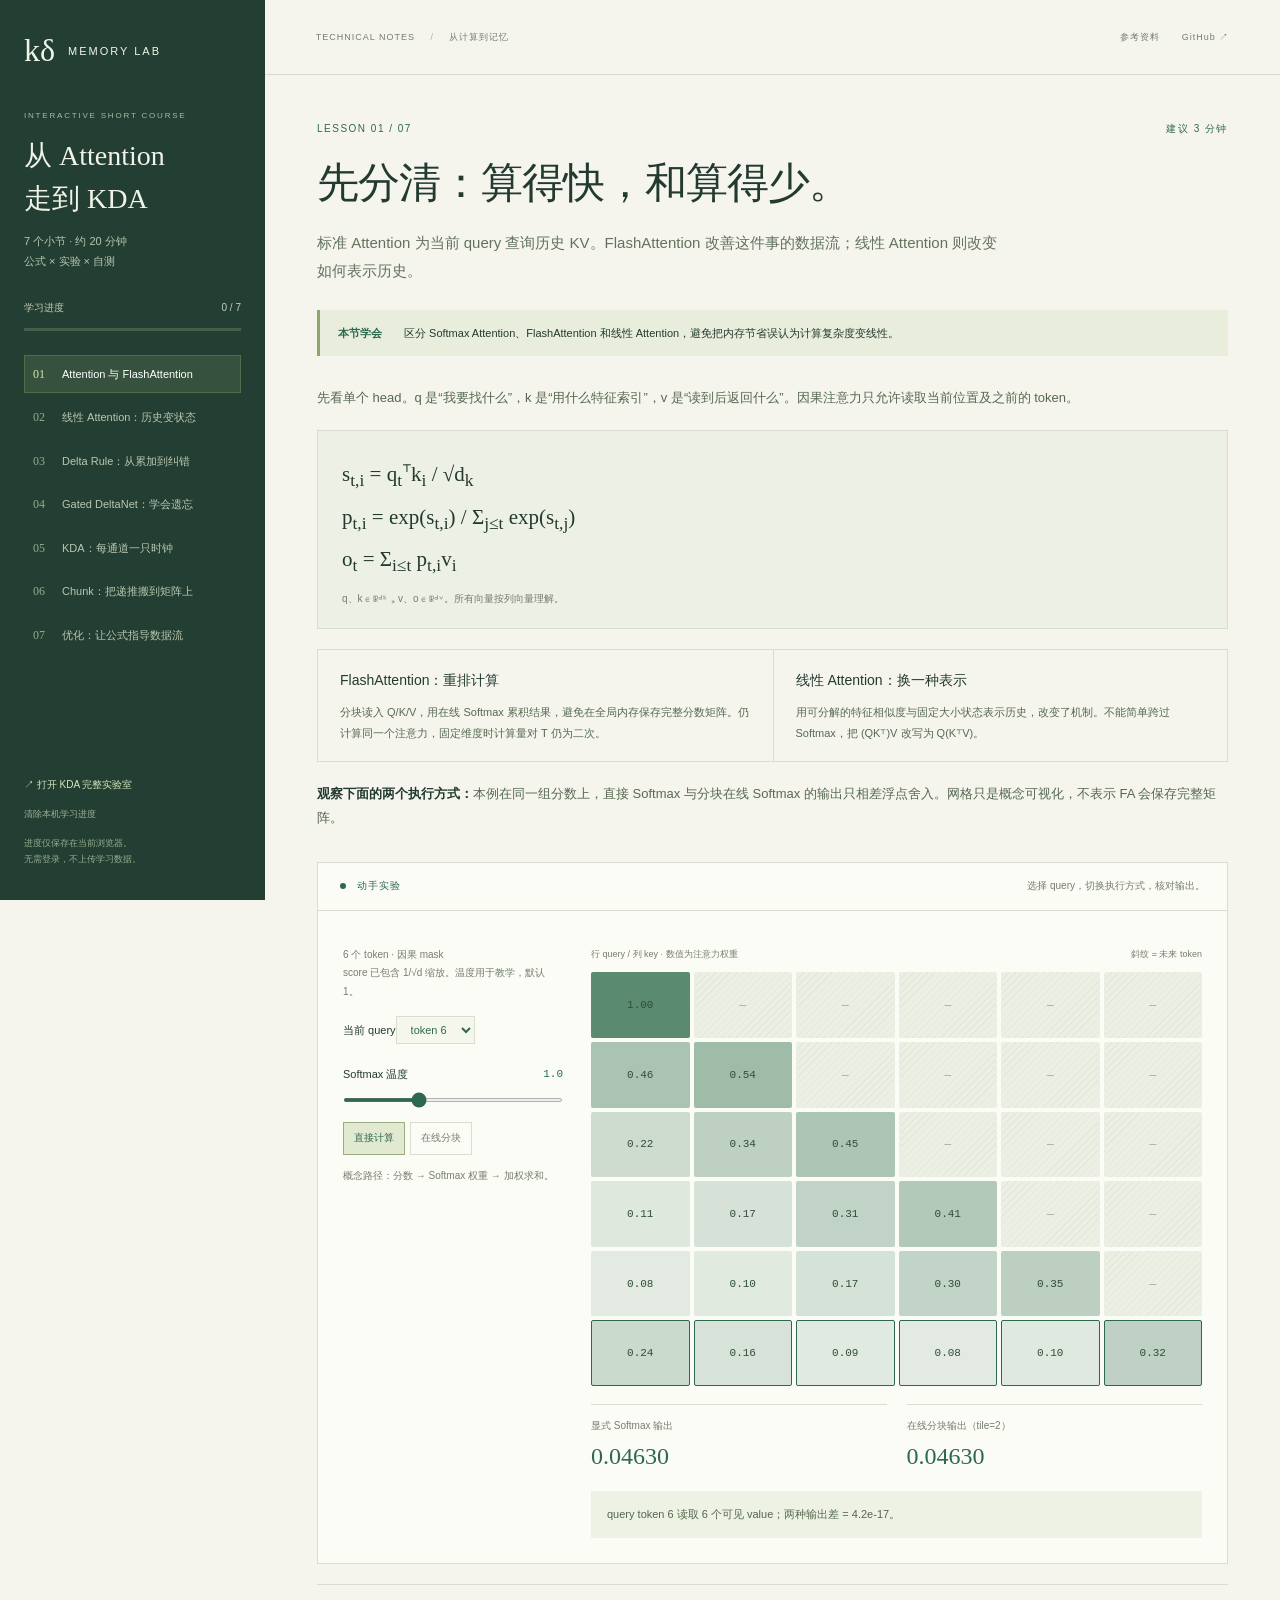
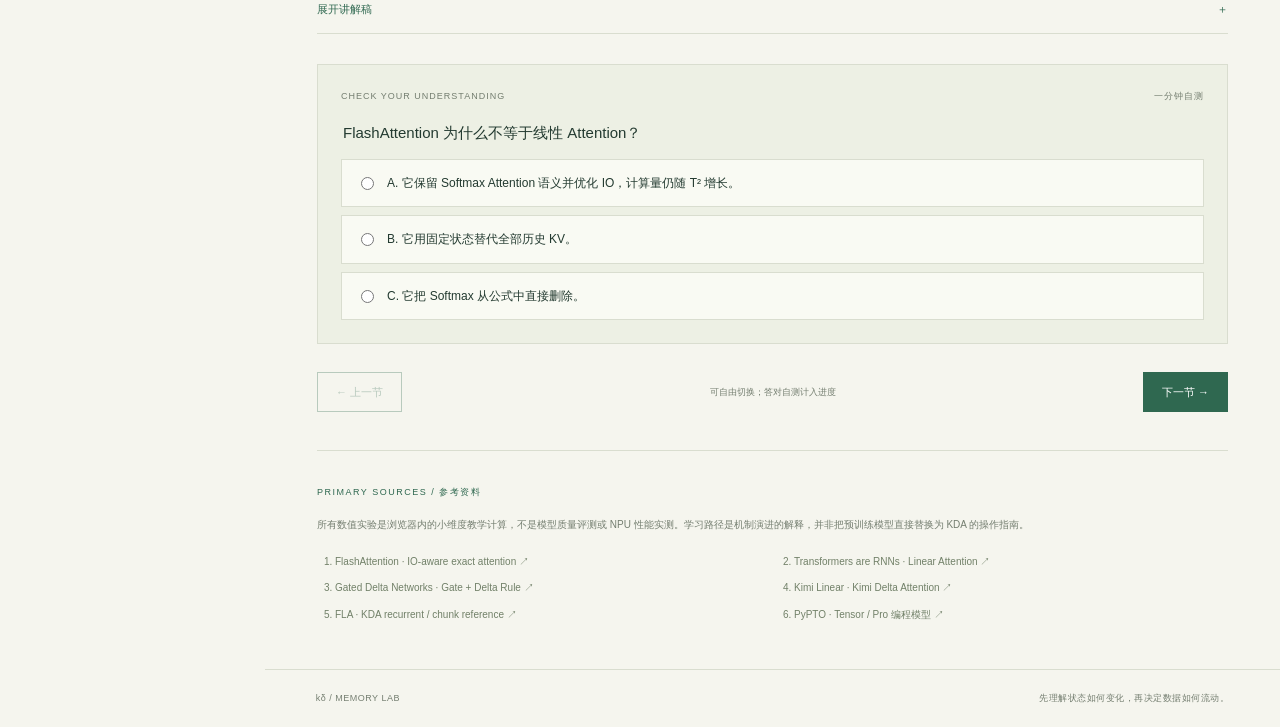
==== course.html @ 2d19407c "Add seven-lesson interactive course from Attention to KDA with validated math" ====
<!doctype html>
<html lang="zh-CN">
<head><meta charset="utf-8"><meta name="viewport" content="width=device-width,initial-scale=1"><meta name="theme-color" content="#f5f5ee"><meta name="description" content="20分钟交互微课：从标准Attention、FlashAttention与线性Attention，逐步推导Delta Rule、Gated DeltaNet和KDA。"><title>从 Attention 到 KDA · 交互微课</title><link rel="stylesheet" href="course.css"></head>
<body><a class="skip" href="#lesson-title">跳到课程内容</a><aside class="sidebar"><a class="brand" href="index.html">kδ <span>MEMORY LAB</span></a><div class="course-label">INTERACTIVE SHORT COURSE</div><h1>从 Attention<br>走到 KDA</h1><p class="course-meta">7 个小节 · 约 20 分钟<br>公式 × 实验 × 自测</p><div class="progress-label"><span>学习进度</span><output id="progress-text">0 / 7</output></div><div class="progress-track"><div id="progress-fill"></div></div><nav id="syllabus" aria-label="课程目录"></nav><div class="sidebar-bottom"><a href="index.html">↗ 打开 KDA 完整实验室</a><button id="reset-progress">清除本机学习进度</button><span>进度仅保存在当前浏览器。<br>无需登录，不上传学习数据。</span></div></aside>
<div class="workspace"><header><span>TECHNICAL NOTES <i>/</i> 从计算到记忆</span><div><a href="#references">参考资料</a><a href="https://github.com/Yushouxixiwo/Understand_KDA" target="_blank" rel="noopener">GitHub ↗</a></div></header><main><div class="lesson-top"><span id="lesson-number"></span><span id="lesson-time"></span></div><h2 id="lesson-title" tabindex="-1"></h2><p id="lesson-intro" class="intro"></p><div class="objective"><span>本节学会</span><p id="lesson-objective"></p></div><article id="lesson-body"></article><section class="experiment" aria-label="动手实验"><div class="experiment-header"><span><i></i> 动手实验</span><span id="experiment-prompt"></span></div><div id="experiment"></div></section><details class="transcript" id="lecture-transcript"><summary>展开讲解稿 <span>＋</span></summary><div id="transcript"></div></details><section class="quiz" aria-labelledby="quiz-title"><div class="quiz-head"><span>CHECK YOUR UNDERSTANDING</span><span id="quiz-status">一分钟自测</span></div><fieldset><legend id="quiz-title"></legend><div id="quiz-options"></div></fieldset><div id="quiz-feedback" role="status" aria-live="polite"></div></section><div class="lesson-nav"><button id="previous">← 上一节</button><span id="nav-hint">可自由切换；答对自测计入进度</span><button id="next">下一节 →</button></div><section id="recap" hidden><span class="overline">THE WHOLE PICTURE</span><h3>把变化串成一条线。</h3><div class="recap-flow">保留全部 KV <span>→</span> 累加到状态 <span>→</span> 按误差纠错 <span>→</span> 学会遗忘 <span>→</span> 每通道不同寿命</div><p id="recap-score"></p><a class="primary-link" href="index.html#decay">继续探索 KDA 实验室 ↗</a></section><section id="references"><span class="overline">PRIMARY SOURCES / 参考资料</span><p>所有数值实验是浏览器内的小维度教学计算，不是模型质量评测或 NPU 性能实测。学习路径是机制演进的解释，并非把预训练模型直接替换为 KDA 的操作指南。</p><ol><li><a href="https://arxiv.org/abs/2205.14135" target="_blank" rel="noopener">FlashAttention · IO-aware exact attention ↗</a></li><li><a href="https://arxiv.org/abs/2006.16236" target="_blank" rel="noopener">Transformers are RNNs · Linear Attention ↗</a></li><li><a href="https://arxiv.org/abs/2412.06464" target="_blank" rel="noopener">Gated Delta Networks · Gate + Delta Rule ↗</a></li><li><a href="https://arxiv.org/abs/2510.26692" target="_blank" rel="noopener">Kimi Linear · Kimi Delta Attention ↗</a></li><li><a href="https://github.com/fla-org/flash-linear-attention/blob/main/fla/ops/kda/naive.py" target="_blank" rel="noopener">FLA · KDA recurrent / chunk reference ↗</a></li><li><a href="https://pypto.gitcode.com/guide/introduction.html" target="_blank" rel="noopener">PyPTO · Tensor / Pro 编程模型 ↗</a></li></ol></section></main><footer>kδ / MEMORY LAB <span>先理解状态如何变化，再决定数据如何流动。</span></footer></div><script src="course-math.js"></script><script src="course.js"></script></body></html>
---- course.css ----
:root{--paper:#f5f5ee;--ink:#233a30;--muted:#747e70;--green:#2f6850;--lime:#d6e8a4;--line:#d9ddcf;--orange:#b5714b;--blue:#587c9d}*{box-sizing:border-box}html{scroll-behavior:smooth;scroll-padding-top:25px}body{margin:0;font:14px/1.85 Arial,"Microsoft YaHei","PingFang SC",sans-serif;color:var(--ink);background:var(--paper)}button,input,select{font:inherit}a{color:inherit;text-decoration:none}button{cursor:pointer}button:focus-visible,a:focus-visible,input:focus-visible,select:focus-visible,summary:focus-visible{outline:3px solid var(--orange);outline-offset:4px}.skip{position:fixed;top:-70px;left:280px;z-index:5;background:var(--lime);padding:10px}.skip:focus{top:0}.sidebar{position:fixed;inset:0 auto 0 0;width:265px;background:#233e32;color:#f1f3e8;padding:32px 24px;overflow-y:auto;display:flex;flex-direction:column}.brand{font:32px Georgia,serif;display:flex;align-items:center;gap:13px}.brand span{font:11px Arial,sans-serif;letter-spacing:2px}.course-label{font-size:8px;letter-spacing:1.8px;color:#a9bca3;margin-top:40px}.sidebar h1{font:normal 28px/1.55 Georgia,"Songti SC",SimSun,serif;margin:10px 0}.course-meta{font-size:11px;color:#b6c6af;margin:0 0 28px}.progress-label{display:flex;justify-content:space-between;font-size:10px;color:#c3ceb8}.progress-track{height:3px;background:#45604a;margin:10px 0 24px}.progress-track>div{height:100%;background:var(--lime);width:0;transition:width .3s}#syllabus{display:flex;flex-direction:column;gap:5px}.lesson-button{display:flex;align-items:center;gap:11px;width:100%;text-align:left;background:none;border:1px solid transparent;color:#b9c7b0;font-size:11px;padding:10px 8px;line-height:1.5}.lesson-button .index{font:12px Georgia,serif;min-width:18px;color:#92ac8a}.lesson-button.active{background:#36523e;border-color:#536d4c;color:#fff}.lesson-button.active .index{color:var(--lime)}.lesson-button .check{margin-left:auto;color:var(--lime);font-size:12px}.sidebar-bottom{margin-top:auto;padding-top:28px;display:flex;flex-direction:column;gap:12px}.sidebar-bottom>a{font-size:10px;color:#d4e7bc}.sidebar-bottom>span{font-size:9px;color:#94ad8f}#reset-progress{background:none;color:#9fb296;border:0;text-align:left;font-size:9px;padding:0}.workspace{margin-left:265px}header{height:75px;border-bottom:1px solid var(--line);display:flex;align-items:center;justify-content:space-between;padding:0 5%;font-size:9px;letter-spacing:1px;color:var(--muted)}header i{font-style:normal;margin:0 12px;color:#aeb7a4}header>div{display:flex;gap:22px}main{max-width:1050px;padding:45px 52px 0;margin:auto}.lesson-top{display:flex;justify-content:space-between;font-size:10px;letter-spacing:1.5px;color:var(--green);margin-bottom:16px}h2{font:normal 42px/1.35 Georgia,"Songti SC",SimSun,serif;letter-spacing:-1px;margin:0 0 18px;outline:0}.intro{font-size:15px;color:#62725e;max-width:690px;margin:0 0 25px}.objective{display:flex;gap:22px;align-items:baseline;background:#e8eddc;border-left:3px solid #8da66d;padding:13px 18px;margin-bottom:30px;font-size:11px}.objective>span{white-space:nowrap;font-weight:bold;color:var(--green)}.objective>p{margin:0}#lesson-body p{font-size:13px;color:#566951;margin:14px 0}#lesson-body strong{color:var(--ink)}.formula{background:#edf0e4;border:1px solid var(--line);padding:20px 24px;margin:20px 0;font:21px/1.9 Georgia,"Times New Roman",serif;overflow-x:auto}.formula .annotation{display:block;font:10px/1.8 Arial,"Microsoft YaHei",sans-serif;color:var(--muted);margin-top:8px}.formula .green{color:var(--green)}.formula .orange{color:var(--orange)}.formula .blue{color:var(--blue)}h3{font-size:18px;font-weight:500;margin:25px 0 10px}.concept-pair{display:grid;grid-template-columns:1fr 1fr;border:1px solid var(--line);margin:20px 0}.concept-pair>div{padding:18px 22px}.concept-pair>div+div{border-left:1px solid var(--line)}.concept-pair h4{margin:0 0 8px;font-size:14px;font-weight:500}.concept-pair p{font-size:11px!important;margin:0!important}.warning{padding:13px 18px;border-left:3px solid #bd906c;background:#f1eade;font-size:11px;color:#796549;margin:18px 0}.symbols{font-size:10px;color:var(--muted);margin-top:10px}table{border-collapse:collapse;width:100%;font-size:11px;line-height:1.7;margin:20px 0}th,td{padding:10px 12px;text-align:left;border-bottom:1px solid var(--line)}th{font-weight:normal;color:var(--green);background:#e8eddc}td{color:#5e6f57}.table-wrap{overflow-x:auto}.experiment{margin:32px 0 20px;background:#fbfcf6;border:1px solid var(--line);min-width:0}.experiment-header{display:flex;justify-content:space-between;gap:15px;padding:14px 22px;border-bottom:1px solid var(--line);font-size:10px;color:var(--muted)}.experiment-header>span:first-child{color:var(--green);white-space:nowrap;letter-spacing:1px}.experiment-header i{display:inline-block;width:6px;height:6px;background:var(--green);border-radius:50%;margin-right:7px}#experiment{padding:25px}.exp-layout{display:grid;grid-template-columns:220px 1fr;gap:28px;align-items:start}.exp-controls{font-size:11px}.exp-controls p,.exp-note{font-size:10px;color:var(--muted)}label.control{display:block;font-size:11px;margin:15px 0 20px}.control output{float:right;font-family:Consolas,monospace;color:var(--green)}input[type=range]{width:100%;height:4px;accent-color:var(--green);display:block;margin:14px 0;cursor:pointer}select{background:#f5f7ed;border:1px solid var(--line);padding:6px 10px;color:var(--green);font-size:11px;max-width:100%}.segmented{display:flex;gap:5px;flex-wrap:wrap;margin:12px 0}.segmented button{font-size:10px;padding:6px 10px;background:transparent;border:1px solid var(--line);color:var(--muted)}.segmented button.active{background:#e1e9d0;border-color:#9bac83;color:var(--green)}.mini-button{background:var(--green);color:white;border:1px solid var(--green);padding:8px 12px;font-size:11px}.mini-button:disabled{opacity:.45;cursor:default}.metric-row{display:grid;grid-template-columns:repeat(2,1fr);gap:20px;margin-top:18px}.metric{border-top:1px solid var(--line);padding-top:12px}.metric>span{display:block;font-size:10px;color:var(--muted)}.metric>strong{display:block;font:normal 24px/1.7 Georgia,serif;color:var(--green)}.metric small{font-size:9px;color:var(--muted)}.matrix-grid{display:grid;grid-template-columns:repeat(6,1fr);gap:4px}.matrix-grid.two{grid-template-columns:repeat(2,1fr)}.m-cell{aspect-ratio:1.5;display:flex;align-items:center;justify-content:center;font:11px Consolas,monospace;color:#304d3a;border:1px solid transparent;border-radius:2px}.m-cell.masked{background:repeating-linear-gradient(135deg,#ecefe4,#ecefe4 4px,#e4e8da 4px,#e4e8da 5px);color:#9ca592}.m-cell.query-selected{border-color:var(--green)}.matrix-labels{display:flex;justify-content:space-between;font-size:9px;color:var(--muted);margin:10px 0}.matrix-group{display:grid;grid-template-columns:1fr 1fr;gap:20px}.matrix-group .m-cell{aspect-ratio:2}.matrix-title{font-size:11px;color:var(--green);margin-bottom:8px}.readout{background:#eef2e4;padding:13px 16px;margin-top:15px;font-size:11px;color:#53674c}.readout code{font-family:Consolas,monospace;color:var(--green)}.bar-row{display:grid;grid-template-columns:85px 1fr 42px;gap:10px;align-items:center;margin:12px 0;font-size:10px}.bar-track{height:13px;background:#e8ecde;position:relative}.bar-fill{height:100%;background:var(--green);min-width:0;transition:width .15s}.bar-row.orange .bar-fill{background:var(--orange)}.bar-row.blue .bar-fill{background:var(--blue)}.mini-chart{display:block;width:100%;height:auto}.chart-legend{display:flex;gap:20px;font-size:10px;color:var(--muted)}.chart-legend i{width:7px;height:7px;border-radius:50%;display:inline-block;margin-right:5px}.token-chain{display:flex;gap:6px;flex-wrap:wrap;align-items:center;margin:20px 0}.chunk-box{background:#e3ead4;border:1px solid #b9c8a3;padding:10px;text-align:center;flex:1;min-width:50px;font:11px Georgia,serif}.chunk-box span{display:block;font:9px Arial,sans-serif;color:var(--muted)}.chain-arrow{color:#96a686;font-size:15px}.result-ok{border:1px solid #b6c5a2;background:#edf3e1;padding:15px;font-size:11px;margin-top:15px}.result-ok strong{font-family:Consolas,monospace;display:block;font-size:16px;color:var(--green)}.flow-line{display:flex;align-items:stretch;gap:5px;margin:12px 0;font-size:10px;text-align:center}.flow-line>span{padding:14px 5px;background:#e5e9dc;flex:1}.flow-line>b{flex:4;font-weight:normal;background:var(--green);color:#fff;padding:14px 8px}.transcript{border-top:1px solid var(--line);border-bottom:1px solid var(--line);margin:18px 0 30px}.transcript summary{display:flex;justify-content:space-between;cursor:pointer;list-style:none;font-size:11px;color:var(--green);padding:14px 0}.transcript summary::-webkit-details-marker{display:none}.transcript[open] summary>span{transform:rotate(45deg)}#transcript{padding:0 20px 15px;font-size:12px;color:#61715a}.quiz{border:1px solid var(--line);padding:23px;background:#edf0e4}.quiz-head{display:flex;justify-content:space-between;font-size:9px;letter-spacing:1px;color:var(--muted);margin-bottom:15px}fieldset{border:0;margin:0;padding:0}legend{font-size:15px;margin-bottom:14px;font-weight:500;line-height:1.7}#quiz-options{display:grid;gap:8px}.quiz-option{display:flex;align-items:flex-start;gap:10px;background:#f9faf3;padding:12px 14px;border:1px solid var(--line);font-size:12px;cursor:pointer}.quiz-option input{accent-color:var(--green);margin-top:5px;flex-shrink:0}.quiz-option.correct{border-color:#7b9c65;background:#e4edcf}.quiz-option.wrong{border-color:#bd9275;background:#f1e7dc}#quiz-feedback{font-size:11px;margin-top:14px;min-height:0;color:#5d7053}#quiz-feedback:empty{margin-top:0}.lesson-nav{display:flex;justify-content:space-between;align-items:center;gap:15px;padding:28px 0 38px}.lesson-nav button{border:1px solid var(--green);padding:9px 18px;color:var(--green);background:transparent;font-size:11px}.lesson-nav #next{background:var(--green);color:#fff}.lesson-nav button:disabled{opacity:.3;cursor:default}.lesson-nav>span{font-size:9px;color:var(--muted)}.overline{font-size:9px;letter-spacing:1.5px;color:var(--green)}#recap{border:1px solid #a9bd8e;background:#e5edcf;padding:25px;margin-bottom:35px}#recap h3{font-family:Georgia,"Songti SC",serif;font-size:28px;margin-top:12px}.recap-flow{font-size:12px;line-height:2.2}.recap-flow span{color:#83976c;margin:0 7px}.primary-link{display:inline-block;background:var(--green);color:white;padding:10px 18px;margin:12px 0;font-size:11px}#references{border-top:1px solid var(--line);padding:27px 0 35px}#references>p{font-size:10px;color:var(--muted);margin:12px 0 18px}#references ol{font-size:10px;padding-left:18px;color:#718068;display:grid;grid-template-columns:1fr 1fr;gap:8px 25px}#references a:hover{text-decoration:underline}footer{padding:20px 5%;border-top:1px solid var(--line);display:flex;justify-content:space-between;font-size:9px;letter-spacing:.5px;color:var(--muted)}[hidden]{display:none!important}.mini-code{font:11px/1.9 Consolas,monospace;white-space:pre-wrap;overflow-wrap:anywhere;background:#e7ecdc;padding:18px}.callout-link{display:block;margin:14px 0;font-size:11px;color:var(--green);text-decoration:underline}@media(min-width:1500px){main{padding-top:65px}h2{font-size:48px}}@media(max-width:1100px){.sidebar{width:225px;padding:28px 18px}.workspace{margin-left:225px}main{padding:35px 28px 0}.exp-layout{grid-template-columns:180px 1fr;gap:20px}h2{font-size:35px}.lesson-button{font-size:10px}.course-label{font-size:7px}.brand span{font-size:10px}.experiment-header{padding:12px 18px}#experiment{padding:20px}}@media(max-width:760px){html{scroll-padding-top:15px}.sidebar{position:static;width:auto;padding:22px 20px;display:block}.brand{font-size:27px}.course-label{margin-top:20px;font-size:8px}.sidebar h1{font-size:30px;margin:5px 0}.sidebar h1 br{display:none}.course-meta{font-size:10px;margin:0 0 16px}.course-meta br{display:none}.progress-track{margin-bottom:18px}#syllabus{display:grid;grid-template-columns:repeat(2,1fr);gap:5px}.lesson-button{padding:9px 8px;font-size:10px;gap:8px}.sidebar-bottom{display:none}.workspace{margin-left:0}header{height:60px;padding:0 20px;font-size:8px;letter-spacing:.3px}header>div{gap:12px}main{padding:30px 20px 0}h2{font-size:33px}.intro{font-size:13px}.objective{padding:12px;gap:12px;font-size:10px}.formula{font-size:18px;padding:16px;white-space:normal;line-height:2}.concept-pair{grid-template-columns:1fr}.concept-pair>div+div{border-left:0;border-top:1px solid var(--line)}.exp-layout{grid-template-columns:1fr;gap:20px}.exp-controls{border-bottom:1px solid var(--line);padding-bottom:10px}.experiment-header{display:block;font-size:10px}.experiment-header>span{display:block}.experiment-header>span+span{margin-top:5px}#experiment{padding:18px}.matrix-grid{gap:3px}.m-cell{font-size:10px;aspect-ratio:1.5}.matrix-group{gap:12px}.metric>strong{font-size:23px}.lesson-nav{flex-wrap:wrap}.lesson-nav>span{order:3;width:100%;text-align:center}.quiz{padding:18px}.quiz-option{font-size:11px}legend{font-size:14px}.quiz-head{font-size:8px;letter-spacing:.3px}#references ol{grid-template-columns:1fr}.chunk-box{padding:8px 5px;min-width:45px}.chunk-box span{font-size:8px}.token-chain{gap:4px}.flow-line{font-size:9px}.exp-layout .formula{font-size:16px}footer{padding:20px}footer>span{display:none}.skip{left:20px}#recap{padding:20px}.recap-flow{font-size:11px}.quiz-option input{margin-top:4px}}@media(prefers-reduced-motion:reduce){html{scroll-behavior:auto}*{transition:none!important}}
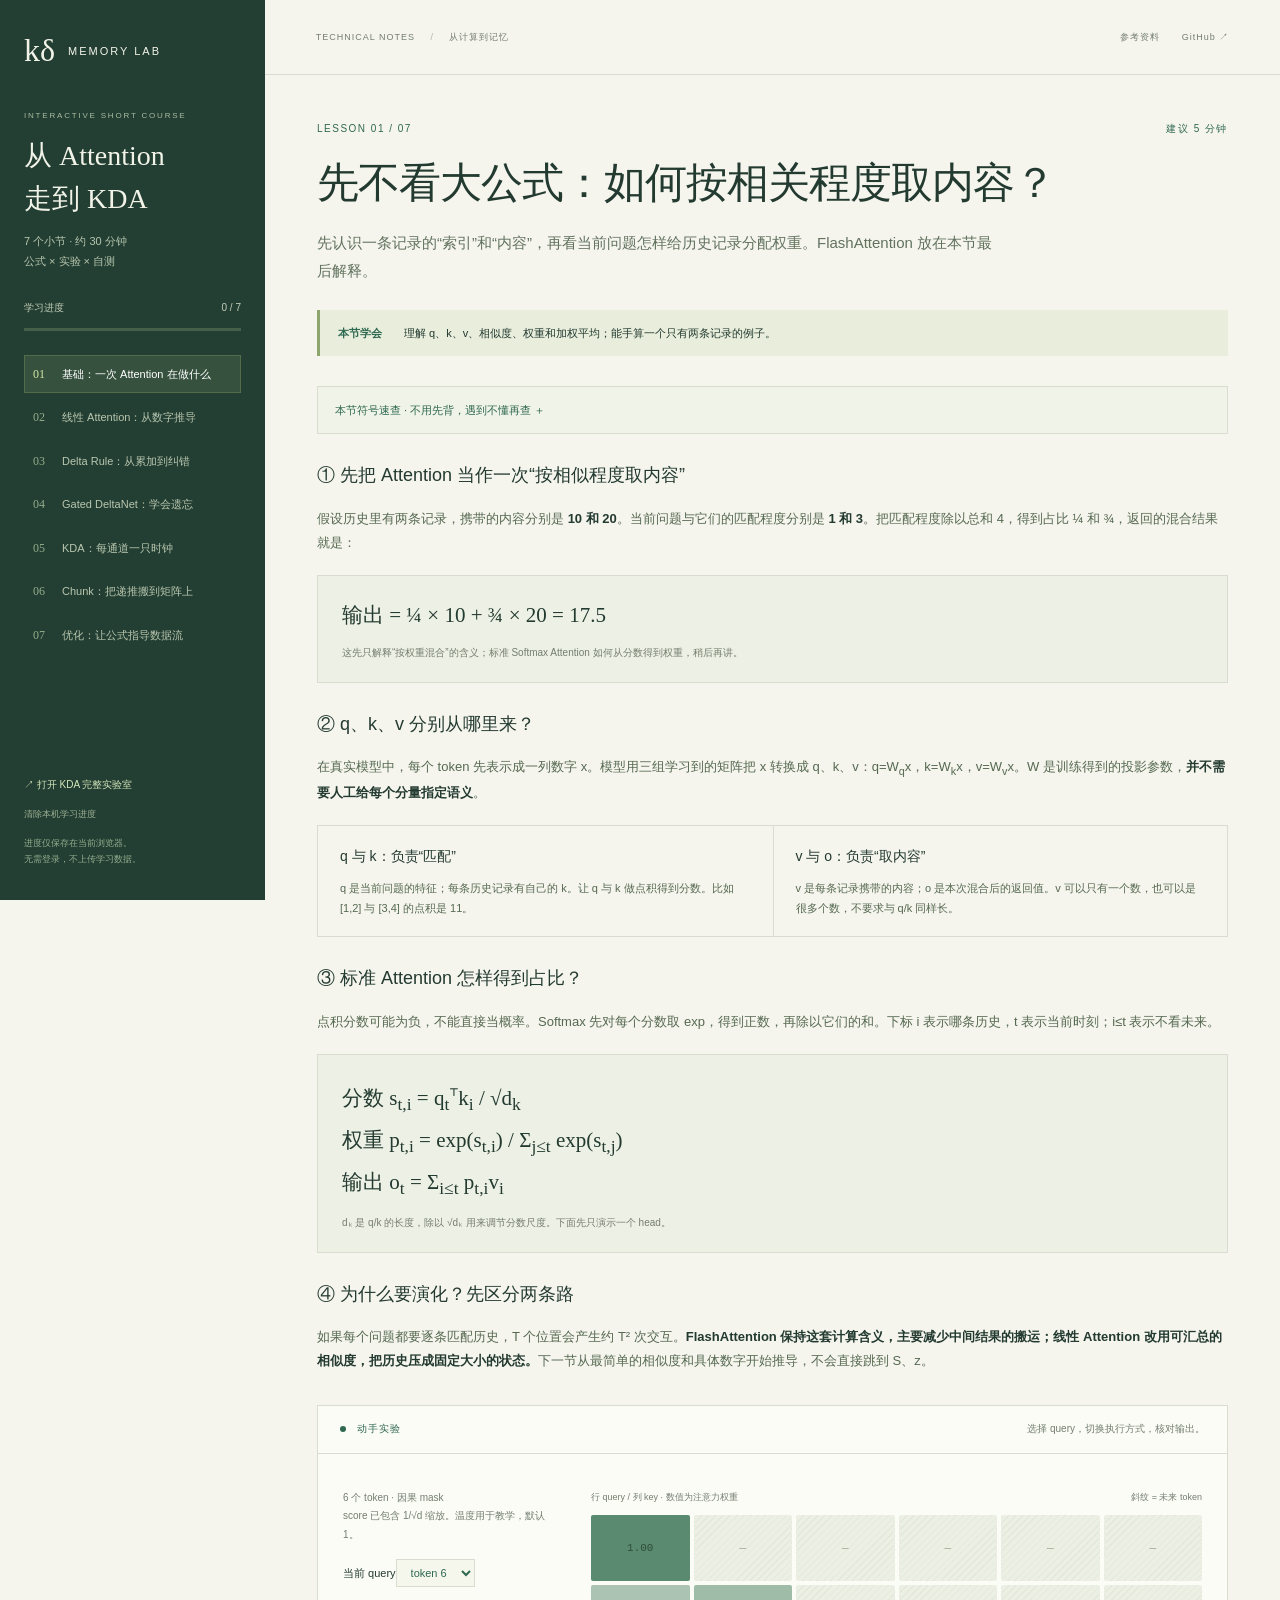
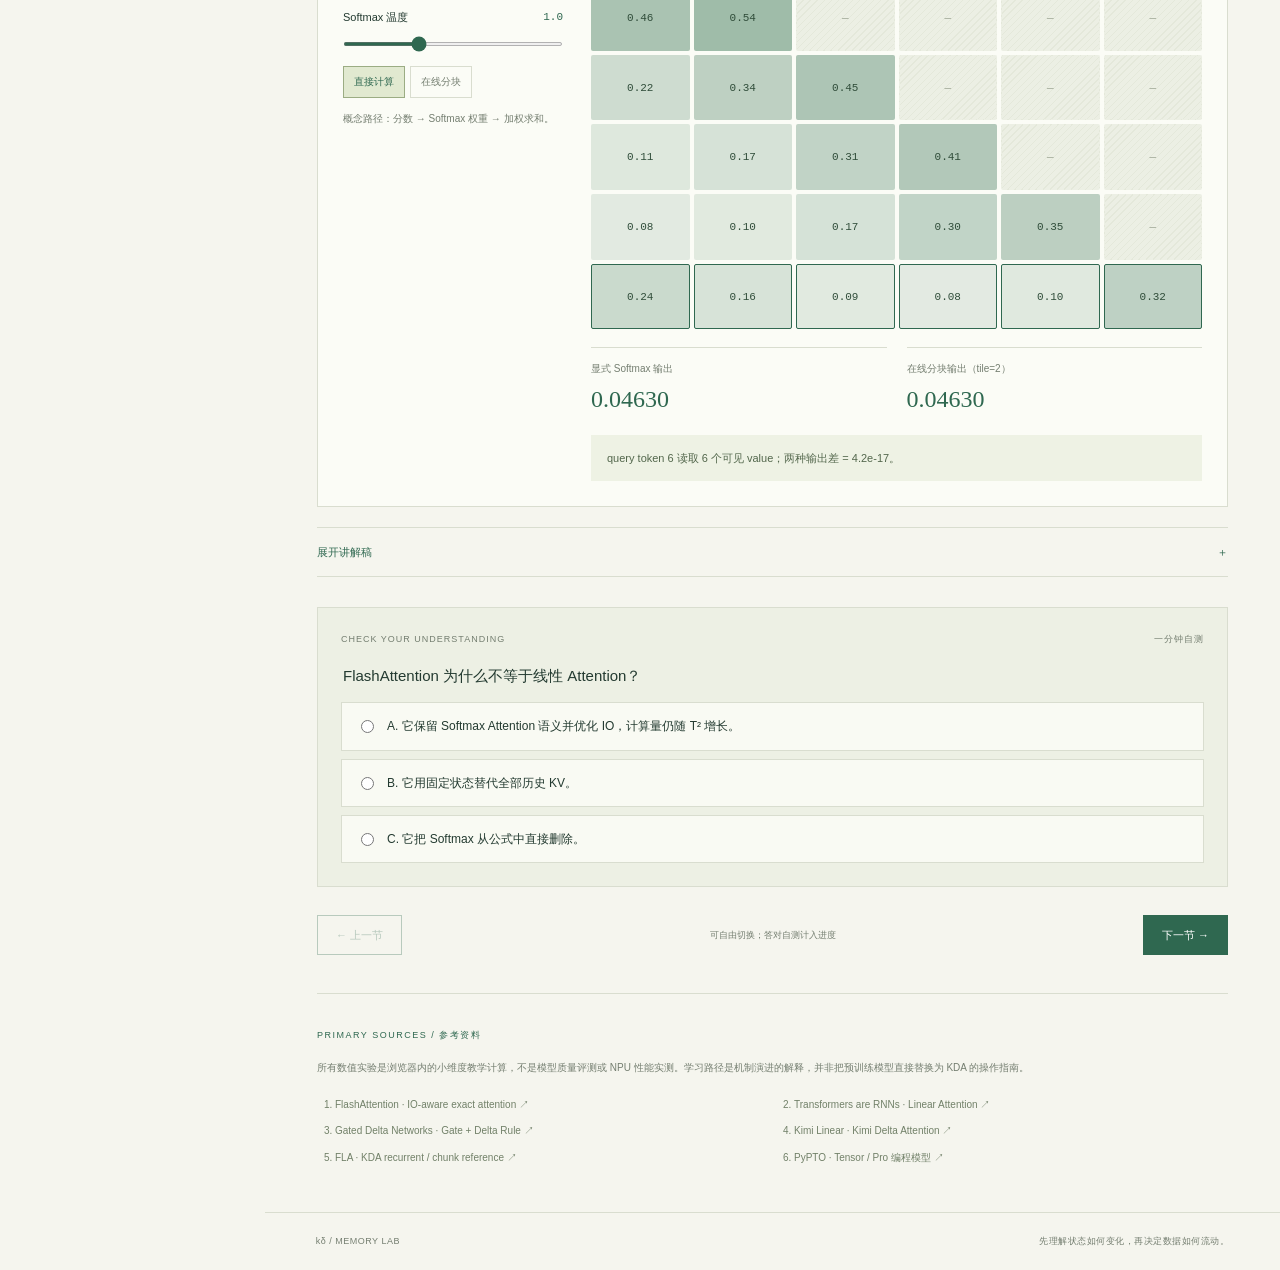
==== commit 8d54ef63: "Rebuild linear-attention lessons around stepwise numbers and symbol explanations" ====
--- a/course.html
+++ b/course.html
@@ -1,5 +1,5 @@
 <!doctype html>
 <html lang="zh-CN">
-<head><meta charset="utf-8"><meta name="viewport" content="width=device-width,initial-scale=1"><meta name="theme-color" content="#f5f5ee"><meta name="description" content="20分钟交互微课：从标准Attention、FlashAttention与线性Attention，逐步推导Delta Rule、Gated DeltaNet和KDA。"><title>从 Attention 到 KDA · 交互微课</title><link rel="stylesheet" href="course.css"></head>
-<body><a class="skip" href="#lesson-title">跳到课程内容</a><aside class="sidebar"><a class="brand" href="index.html">kδ <span>MEMORY LAB</span></a><div class="course-label">INTERACTIVE SHORT COURSE</div><h1>从 Attention<br>走到 KDA</h1><p class="course-meta">7 个小节 · 约 20 分钟<br>公式 × 实验 × 自测</p><div class="progress-label"><span>学习进度</span><output id="progress-text">0 / 7</output></div><div class="progress-track"><div id="progress-fill"></div></div><nav id="syllabus" aria-label="课程目录"></nav><div class="sidebar-bottom"><a href="index.html">↗ 打开 KDA 完整实验室</a><button id="reset-progress">清除本机学习进度</button><span>进度仅保存在当前浏览器。<br>无需登录，不上传学习数据。</span></div></aside>
-<div class="workspace"><header><span>TECHNICAL NOTES <i>/</i> 从计算到记忆</span><div><a href="#references">参考资料</a><a href="https://github.com/Yushouxixiwo/Understand_KDA" target="_blank" rel="noopener">GitHub ↗</a></div></header><main><div class="lesson-top"><span id="lesson-number"></span><span id="lesson-time"></span></div><h2 id="lesson-title" tabindex="-1"></h2><p id="lesson-intro" class="intro"></p><div class="objective"><span>本节学会</span><p id="lesson-objective"></p></div><article id="lesson-body"></article><section class="experiment" aria-label="动手实验"><div class="experiment-header"><span><i></i> 动手实验</span><span id="experiment-prompt"></span></div><div id="experiment"></div></section><details class="transcript" id="lecture-transcript"><summary>展开讲解稿 <span>＋</span></summary><div id="transcript"></div></details><section class="quiz" aria-labelledby="quiz-title"><div class="quiz-head"><span>CHECK YOUR UNDERSTANDING</span><span id="quiz-status">一分钟自测</span></div><fieldset><legend id="quiz-title"></legend><div id="quiz-options"></div></fieldset><div id="quiz-feedback" role="status" aria-live="polite"></div></section><div class="lesson-nav"><button id="previous">← 上一节</button><span id="nav-hint">可自由切换；答对自测计入进度</span><button id="next">下一节 →</button></div><section id="recap" hidden><span class="overline">THE WHOLE PICTURE</span><h3>把变化串成一条线。</h3><div class="recap-flow">保留全部 KV <span>→</span> 累加到状态 <span>→</span> 按误差纠错 <span>→</span> 学会遗忘 <span>→</span> 每通道不同寿命</div><p id="recap-score"></p><a class="primary-link" href="index.html#decay">继续探索 KDA 实验室 ↗</a></section><section id="references"><span class="overline">PRIMARY SOURCES / 参考资料</span><p>所有数值实验是浏览器内的小维度教学计算，不是模型质量评测或 NPU 性能实测。学习路径是机制演进的解释，并非把预训练模型直接替换为 KDA 的操作指南。</p><ol><li><a href="https://arxiv.org/abs/2205.14135" target="_blank" rel="noopener">FlashAttention · IO-aware exact attention ↗</a></li><li><a href="https://arxiv.org/abs/2006.16236" target="_blank" rel="noopener">Transformers are RNNs · Linear Attention ↗</a></li><li><a href="https://arxiv.org/abs/2412.06464" target="_blank" rel="noopener">Gated Delta Networks · Gate + Delta Rule ↗</a></li><li><a href="https://arxiv.org/abs/2510.26692" target="_blank" rel="noopener">Kimi Linear · Kimi Delta Attention ↗</a></li><li><a href="https://github.com/fla-org/flash-linear-attention/blob/main/fla/ops/kda/naive.py" target="_blank" rel="noopener">FLA · KDA recurrent / chunk reference ↗</a></li><li><a href="https://pypto.gitcode.com/guide/introduction.html" target="_blank" rel="noopener">PyPTO · Tensor / Pro 编程模型 ↗</a></li></ol></section></main><footer>kδ / MEMORY LAB <span>先理解状态如何变化，再决定数据如何流动。</span></footer></div><script src="course-math.js"></script><script src="course.js"></script></body></html>
+<head><meta charset="utf-8"><meta name="viewport" content="width=device-width,initial-scale=1"><meta name="theme-color" content="#f5f5ee"><meta name="description" content="30分钟零基础交互微课：从标准Attention、FlashAttention与线性Attention，逐步推导Delta Rule、Gated DeltaNet和KDA。"><title>从 Attention 到 KDA · 交互微课</title><link rel="stylesheet" href="course.css?v=basics3"></head>
+<body><a class="skip" href="#lesson-title">跳到课程内容</a><aside class="sidebar"><a class="brand" href="lab.html">kδ <span>MEMORY LAB</span></a><div class="course-label">INTERACTIVE SHORT COURSE</div><h1>从 Attention<br>走到 KDA</h1><p class="course-meta">7 个小节 · 约 30 分钟<br>公式 × 实验 × 自测</p><div class="progress-label"><span>学习进度</span><output id="progress-text">0 / 7</output></div><div class="progress-track"><div id="progress-fill"></div></div><nav id="syllabus" aria-label="课程目录"></nav><div class="sidebar-bottom"><a href="lab.html">↗ 打开 KDA 完整实验室</a><button id="reset-progress">清除本机学习进度</button><span>进度仅保存在当前浏览器。<br>无需登录，不上传学习数据。</span></div></aside>
+<div class="workspace"><header><span>TECHNICAL NOTES <i>/</i> 从计算到记忆</span><div><a href="#references">参考资料</a><a href="https://github.com/Yushouxixiwo/Understand_KDA" target="_blank" rel="noopener">GitHub ↗</a></div></header><main><div class="lesson-top"><span id="lesson-number"></span><span id="lesson-time"></span></div><h2 id="lesson-title" tabindex="-1"></h2><p id="lesson-intro" class="intro"></p><div class="objective"><span>本节学会</span><p id="lesson-objective"></p></div><article id="lesson-body"></article><section class="experiment" aria-label="动手实验"><div class="experiment-header"><span><i></i> 动手实验</span><span id="experiment-prompt"></span></div><div id="experiment"></div></section><details class="transcript" id="lecture-transcript"><summary>展开讲解稿 <span>＋</span></summary><div id="transcript"></div></details><section class="quiz" aria-labelledby="quiz-title"><div class="quiz-head"><span>CHECK YOUR UNDERSTANDING</span><span id="quiz-status">一分钟自测</span></div><fieldset><legend id="quiz-title"></legend><div id="quiz-options"></div></fieldset><div id="quiz-feedback" role="status" aria-live="polite"></div></section><div class="lesson-nav"><button id="previous">← 上一节</button><span id="nav-hint">可自由切换；答对自测计入进度</span><button id="next">下一节 →</button></div><section id="recap" hidden><span class="overline">THE WHOLE PICTURE</span><h3>把变化串成一条线。</h3><div class="recap-flow">保留全部 KV <span>→</span> 累加到状态 <span>→</span> 按误差纠错 <span>→</span> 学会遗忘 <span>→</span> 每通道不同寿命</div><p id="recap-score"></p><a class="primary-link" href="lab.html#decay">继续探索 KDA 实验室 ↗</a></section><section id="references"><span class="overline">PRIMARY SOURCES / 参考资料</span><p>所有数值实验是浏览器内的小维度教学计算，不是模型质量评测或 NPU 性能实测。学习路径是机制演进的解释，并非把预训练模型直接替换为 KDA 的操作指南。</p><ol><li><a href="https://arxiv.org/abs/2205.14135" target="_blank" rel="noopener">FlashAttention · IO-aware exact attention ↗</a></li><li><a href="https://arxiv.org/abs/2006.16236" target="_blank" rel="noopener">Transformers are RNNs · Linear Attention ↗</a></li><li><a href="https://arxiv.org/abs/2412.06464" target="_blank" rel="noopener">Gated Delta Networks · Gate + Delta Rule ↗</a></li><li><a href="https://arxiv.org/abs/2510.26692" target="_blank" rel="noopener">Kimi Linear · Kimi Delta Attention ↗</a></li><li><a href="https://github.com/fla-org/flash-linear-attention/blob/main/fla/ops/kda/naive.py" target="_blank" rel="noopener">FLA · KDA recurrent / chunk reference ↗</a></li><li><a href="https://pypto.gitcode.com/guide/introduction.html" target="_blank" rel="noopener">PyPTO · Tensor / Pro 编程模型 ↗</a></li></ol></section></main><footer>kδ / MEMORY LAB <span>先理解状态如何变化，再决定数据如何流动。</span></footer></div><script src="course-math.js?v=basics3"></script><script src="course-foundations.js?v=basics3"></script><script src="course.js?v=basics3"></script></body></html>
--- a/course.css
+++ b/course.css
@@ -1 +1,3 @@
 :root{--paper:#f5f5ee;--ink:#233a30;--muted:#747e70;--green:#2f6850;--lime:#d6e8a4;--line:#d9ddcf;--orange:#b5714b;--blue:#587c9d}*{box-sizing:border-box}html{scroll-behavior:smooth;scroll-padding-top:25px}body{margin:0;font:14px/1.85 Arial,"Microsoft YaHei","PingFang SC",sans-serif;color:var(--ink);background:var(--paper)}button,input,select{font:inherit}a{color:inherit;text-decoration:none}button{cursor:pointer}button:focus-visible,a:focus-visible,input:focus-visible,select:focus-visible,summary:focus-visible{outline:3px solid var(--orange);outline-offset:4px}.skip{position:fixed;top:-70px;left:280px;z-index:5;background:var(--lime);padding:10px}.skip:focus{top:0}.sidebar{position:fixed;inset:0 auto 0 0;width:265px;background:#233e32;color:#f1f3e8;padding:32px 24px;overflow-y:auto;display:flex;flex-direction:column}.brand{font:32px Georgia,serif;display:flex;align-items:center;gap:13px}.brand span{font:11px Arial,sans-serif;letter-spacing:2px}.course-label{font-size:8px;letter-spacing:1.8px;color:#a9bca3;margin-top:40px}.sidebar h1{font:normal 28px/1.55 Georgia,"Songti SC",SimSun,serif;margin:10px 0}.course-meta{font-size:11px;color:#b6c6af;margin:0 0 28px}.progress-label{display:flex;justify-content:space-between;font-size:10px;color:#c3ceb8}.progress-track{height:3px;background:#45604a;margin:10px 0 24px}.progress-track>div{height:100%;background:var(--lime);width:0;transition:width .3s}#syllabus{display:flex;flex-direction:column;gap:5px}.lesson-button{display:flex;align-items:center;gap:11px;width:100%;text-align:left;background:none;border:1px solid transparent;color:#b9c7b0;font-size:11px;padding:10px 8px;line-height:1.5}.lesson-button .index{font:12px Georgia,serif;min-width:18px;color:#92ac8a}.lesson-button.active{background:#36523e;border-color:#536d4c;color:#fff}.lesson-button.active .index{color:var(--lime)}.lesson-button .check{margin-left:auto;color:var(--lime);font-size:12px}.sidebar-bottom{margin-top:auto;padding-top:28px;display:flex;flex-direction:column;gap:12px}.sidebar-bottom>a{font-size:10px;color:#d4e7bc}.sidebar-bottom>span{font-size:9px;color:#94ad8f}#reset-progress{background:none;color:#9fb296;border:0;text-align:left;font-size:9px;padding:0}.workspace{margin-left:265px}header{height:75px;border-bottom:1px solid var(--line);display:flex;align-items:center;justify-content:space-between;padding:0 5%;font-size:9px;letter-spacing:1px;color:var(--muted)}header i{font-style:normal;margin:0 12px;color:#aeb7a4}header>div{display:flex;gap:22px}main{max-width:1050px;padding:45px 52px 0;margin:auto}.lesson-top{display:flex;justify-content:space-between;font-size:10px;letter-spacing:1.5px;color:var(--green);margin-bottom:16px}h2{font:normal 42px/1.35 Georgia,"Songti SC",SimSun,serif;letter-spacing:-1px;margin:0 0 18px;outline:0}.intro{font-size:15px;color:#62725e;max-width:690px;margin:0 0 25px}.objective{display:flex;gap:22px;align-items:baseline;background:#e8eddc;border-left:3px solid #8da66d;padding:13px 18px;margin-bottom:30px;font-size:11px}.objective>span{white-space:nowrap;font-weight:bold;color:var(--green)}.objective>p{margin:0}#lesson-body p{font-size:13px;color:#566951;margin:14px 0}#lesson-body strong{color:var(--ink)}.formula{background:#edf0e4;border:1px solid var(--line);padding:20px 24px;margin:20px 0;font:21px/1.9 Georgia,"Times New Roman",serif;overflow-x:auto}.formula .annotation{display:block;font:10px/1.8 Arial,"Microsoft YaHei",sans-serif;color:var(--muted);margin-top:8px}.formula .green{color:var(--green)}.formula .orange{color:var(--orange)}.formula .blue{color:var(--blue)}h3{font-size:18px;font-weight:500;margin:25px 0 10px}.concept-pair{display:grid;grid-template-columns:1fr 1fr;border:1px solid var(--line);margin:20px 0}.concept-pair>div{padding:18px 22px}.concept-pair>div+div{border-left:1px solid var(--line)}.concept-pair h4{margin:0 0 8px;font-size:14px;font-weight:500}.concept-pair p{font-size:11px!important;margin:0!important}.warning{padding:13px 18px;border-left:3px solid #bd906c;background:#f1eade;font-size:11px;color:#796549;margin:18px 0}.symbols{font-size:10px;color:var(--muted);margin-top:10px}table{border-collapse:collapse;width:100%;font-size:11px;line-height:1.7;margin:20px 0}th,td{padding:10px 12px;text-align:left;border-bottom:1px solid var(--line)}th{font-weight:normal;color:var(--green);background:#e8eddc}td{color:#5e6f57}.table-wrap{overflow-x:auto}.experiment{margin:32px 0 20px;background:#fbfcf6;border:1px solid var(--line);min-width:0}.experiment-header{display:flex;justify-content:space-between;gap:15px;padding:14px 22px;border-bottom:1px solid var(--line);font-size:10px;color:var(--muted)}.experiment-header>span:first-child{color:var(--green);white-space:nowrap;letter-spacing:1px}.experiment-header i{display:inline-block;width:6px;height:6px;background:var(--green);border-radius:50%;margin-right:7px}#experiment{padding:25px}.exp-layout{display:grid;grid-template-columns:220px 1fr;gap:28px;align-items:start}.exp-controls{font-size:11px}.exp-controls p,.exp-note{font-size:10px;color:var(--muted)}label.control{display:block;font-size:11px;margin:15px 0 20px}.control output{float:right;font-family:Consolas,monospace;color:var(--green)}input[type=range]{width:100%;height:4px;accent-color:var(--green);display:block;margin:14px 0;cursor:pointer}select{background:#f5f7ed;border:1px solid var(--line);padding:6px 10px;color:var(--green);font-size:11px;max-width:100%}.segmented{display:flex;gap:5px;flex-wrap:wrap;margin:12px 0}.segmented button{font-size:10px;padding:6px 10px;background:transparent;border:1px solid var(--line);color:var(--muted)}.segmented button.active{background:#e1e9d0;border-color:#9bac83;color:var(--green)}.mini-button{background:var(--green);color:white;border:1px solid var(--green);padding:8px 12px;font-size:11px}.mini-button:disabled{opacity:.45;cursor:default}.metric-row{display:grid;grid-template-columns:repeat(2,1fr);gap:20px;margin-top:18px}.metric{border-top:1px solid var(--line);padding-top:12px}.metric>span{display:block;font-size:10px;color:var(--muted)}.metric>strong{display:block;font:normal 24px/1.7 Georgia,serif;color:var(--green)}.metric small{font-size:9px;color:var(--muted)}.matrix-grid{display:grid;grid-template-columns:repeat(6,1fr);gap:4px}.matrix-grid.two{grid-template-columns:repeat(2,1fr)}.m-cell{aspect-ratio:1.5;display:flex;align-items:center;justify-content:center;font:11px Consolas,monospace;color:#304d3a;border:1px solid transparent;border-radius:2px}.m-cell.masked{background:repeating-linear-gradient(135deg,#ecefe4,#ecefe4 4px,#e4e8da 4px,#e4e8da 5px);color:#9ca592}.m-cell.query-selected{border-color:var(--green)}.matrix-labels{display:flex;justify-content:space-between;font-size:9px;color:var(--muted);margin:10px 0}.matrix-group{display:grid;grid-template-columns:1fr 1fr;gap:20px}.matrix-group .m-cell{aspect-ratio:2}.matrix-title{font-size:11px;color:var(--green);margin-bottom:8px}.readout{background:#eef2e4;padding:13px 16px;margin-top:15px;font-size:11px;color:#53674c}.readout code{font-family:Consolas,monospace;color:var(--green)}.bar-row{display:grid;grid-template-columns:85px 1fr 42px;gap:10px;align-items:center;margin:12px 0;font-size:10px}.bar-track{height:13px;background:#e8ecde;position:relative}.bar-fill{height:100%;background:var(--green);min-width:0;transition:width .15s}.bar-row.orange .bar-fill{background:var(--orange)}.bar-row.blue .bar-fill{background:var(--blue)}.mini-chart{display:block;width:100%;height:auto}.chart-legend{display:flex;gap:20px;font-size:10px;color:var(--muted)}.chart-legend i{width:7px;height:7px;border-radius:50%;display:inline-block;margin-right:5px}.token-chain{display:flex;gap:6px;flex-wrap:wrap;align-items:center;margin:20px 0}.chunk-box{background:#e3ead4;border:1px solid #b9c8a3;padding:10px;text-align:center;flex:1;min-width:50px;font:11px Georgia,serif}.chunk-box span{display:block;font:9px Arial,sans-serif;color:var(--muted)}.chain-arrow{color:#96a686;font-size:15px}.result-ok{border:1px solid #b6c5a2;background:#edf3e1;padding:15px;font-size:11px;margin-top:15px}.result-ok strong{font-family:Consolas,monospace;display:block;font-size:16px;color:var(--green)}.flow-line{display:flex;align-items:stretch;gap:5px;margin:12px 0;font-size:10px;text-align:center}.flow-line>span{padding:14px 5px;background:#e5e9dc;flex:1}.flow-line>b{flex:4;font-weight:normal;background:var(--green);color:#fff;padding:14px 8px}.transcript{border-top:1px solid var(--line);border-bottom:1px solid var(--line);margin:18px 0 30px}.transcript summary{display:flex;justify-content:space-between;cursor:pointer;list-style:none;font-size:11px;color:var(--green);padding:14px 0}.transcript summary::-webkit-details-marker{display:none}.transcript[open] summary>span{transform:rotate(45deg)}#transcript{padding:0 20px 15px;font-size:12px;color:#61715a}.quiz{border:1px solid var(--line);padding:23px;background:#edf0e4}.quiz-head{display:flex;justify-content:space-between;font-size:9px;letter-spacing:1px;color:var(--muted);margin-bottom:15px}fieldset{border:0;margin:0;padding:0}legend{font-size:15px;margin-bottom:14px;font-weight:500;line-height:1.7}#quiz-options{display:grid;gap:8px}.quiz-option{display:flex;align-items:flex-start;gap:10px;background:#f9faf3;padding:12px 14px;border:1px solid var(--line);font-size:12px;cursor:pointer}.quiz-option input{accent-color:var(--green);margin-top:5px;flex-shrink:0}.quiz-option.correct{border-color:#7b9c65;background:#e4edcf}.quiz-option.wrong{border-color:#bd9275;background:#f1e7dc}#quiz-feedback{font-size:11px;margin-top:14px;min-height:0;color:#5d7053}#quiz-feedback:empty{margin-top:0}.lesson-nav{display:flex;justify-content:space-between;align-items:center;gap:15px;padding:28px 0 38px}.lesson-nav button{border:1px solid var(--green);padding:9px 18px;color:var(--green);background:transparent;font-size:11px}.lesson-nav #next{background:var(--green);color:#fff}.lesson-nav button:disabled{opacity:.3;cursor:default}.lesson-nav>span{font-size:9px;color:var(--muted)}.overline{font-size:9px;letter-spacing:1.5px;color:var(--green)}#recap{border:1px solid #a9bd8e;background:#e5edcf;padding:25px;margin-bottom:35px}#recap h3{font-family:Georgia,"Songti SC",serif;font-size:28px;margin-top:12px}.recap-flow{font-size:12px;line-height:2.2}.recap-flow span{color:#83976c;margin:0 7px}.primary-link{display:inline-block;background:var(--green);color:white;padding:10px 18px;margin:12px 0;font-size:11px}#references{border-top:1px solid var(--line);padding:27px 0 35px}#references>p{font-size:10px;color:var(--muted);margin:12px 0 18px}#references ol{font-size:10px;padding-left:18px;color:#718068;display:grid;grid-template-columns:1fr 1fr;gap:8px 25px}#references a:hover{text-decoration:underline}footer{padding:20px 5%;border-top:1px solid var(--line);display:flex;justify-content:space-between;font-size:9px;letter-spacing:.5px;color:var(--muted)}[hidden]{display:none!important}.mini-code{font:11px/1.9 Consolas,monospace;white-space:pre-wrap;overflow-wrap:anywhere;background:#e7ecdc;padding:18px}.callout-link{display:block;margin:14px 0;font-size:11px;color:var(--green);text-decoration:underline}@media(min-width:1500px){main{padding-top:65px}h2{font-size:48px}}@media(max-width:1100px){.sidebar{width:225px;padding:28px 18px}.workspace{margin-left:225px}main{padding:35px 28px 0}.exp-layout{grid-template-columns:180px 1fr;gap:20px}h2{font-size:35px}.lesson-button{font-size:10px}.course-label{font-size:7px}.brand span{font-size:10px}.experiment-header{padding:12px 18px}#experiment{padding:20px}}@media(max-width:760px){html{scroll-padding-top:15px}.sidebar{position:static;width:auto;padding:22px 20px;display:block}.brand{font-size:27px}.course-label{margin-top:20px;font-size:8px}.sidebar h1{font-size:30px;margin:5px 0}.sidebar h1 br{display:none}.course-meta{font-size:10px;margin:0 0 16px}.course-meta br{display:none}.progress-track{margin-bottom:18px}#syllabus{display:grid;grid-template-columns:repeat(2,1fr);gap:5px}.lesson-button{padding:9px 8px;font-size:10px;gap:8px}.sidebar-bottom{display:none}.workspace{margin-left:0}header{height:60px;padding:0 20px;font-size:8px;letter-spacing:.3px}header>div{gap:12px}main{padding:30px 20px 0}h2{font-size:33px}.intro{font-size:13px}.objective{padding:12px;gap:12px;font-size:10px}.formula{font-size:18px;padding:16px;white-space:normal;line-height:2}.concept-pair{grid-template-columns:1fr}.concept-pair>div+div{border-left:0;border-top:1px solid var(--line)}.exp-layout{grid-template-columns:1fr;gap:20px}.exp-controls{border-bottom:1px solid var(--line);padding-bottom:10px}.experiment-header{display:block;font-size:10px}.experiment-header>span{display:block}.experiment-header>span+span{margin-top:5px}#experiment{padding:18px}.matrix-grid{gap:3px}.m-cell{font-size:10px;aspect-ratio:1.5}.matrix-group{gap:12px}.metric>strong{font-size:23px}.lesson-nav{flex-wrap:wrap}.lesson-nav>span{order:3;width:100%;text-align:center}.quiz{padding:18px}.quiz-option{font-size:11px}legend{font-size:14px}.quiz-head{font-size:8px;letter-spacing:.3px}#references ol{grid-template-columns:1fr}.chunk-box{padding:8px 5px;min-width:45px}.chunk-box span{font-size:8px}.token-chain{gap:4px}.flow-line{font-size:9px}.exp-layout .formula{font-size:16px}footer{padding:20px}footer>span{display:none}.skip{left:20px}#recap{padding:20px}.recap-flow{font-size:11px}.quiz-option input{margin-top:4px}}@media(prefers-reduced-motion:reduce){html{scroll-behavior:auto}*{transition:none!important}}
+
+.symbol-dictionary{border:1px solid #d9ddcf;background:#f0f3e7;margin:0 0 24px;padding:0 17px}.symbol-dictionary summary{cursor:pointer;padding:13px 0;font-size:11px;color:#2f6850;list-style:none}.symbol-dictionary table{margin:0 0 12px}.symbol-dictionary td:first-child{font-family:Georgia,serif;font-size:14px;white-space:nowrap}.foundation-stepper{display:flex;gap:6px;flex-wrap:wrap;margin-bottom:24px;border-bottom:1px solid #d9ddcf;padding-bottom:18px}.foundation-stepper button{font-size:10px;border:1px solid #d9ddcf;background:transparent;padding:8px 11px;color:#747e70}.foundation-stepper button.active{background:#2f6850;color:#fff;border-color:#2f6850}.record-chip{display:flex;justify-content:space-between;gap:10px;border-bottom:1px solid #d9ddcf;padding:8px 0;font-size:10px}.record-chip code{color:#2f6850;font-family:Consolas,monospace}#story-next{margin-top:22px}#story-explanation p{font-size:12px;color:#61715a}#story-explanation .formula{font-size:18px;padding:14px}.story-state{display:grid;grid-template-columns:1fr 1fr;gap:14px;margin-top:24px}.story-state>div{border-top:2px solid #a8bc8b;padding-top:12px}.story-state span{font-size:10px;color:#747e70;display:block}.story-state strong{font:18px/2 Georgia,serif;display:block;color:#2f6850}@media(max-width:760px){.symbol-dictionary{padding:0 10px}.symbol-dictionary td{font-size:10px;padding:8px}.symbol-dictionary td:first-child{font-size:12px;white-space:normal}.foundation-stepper button{font-size:9px;padding:7px}.story-state strong{font-size:15px}}
